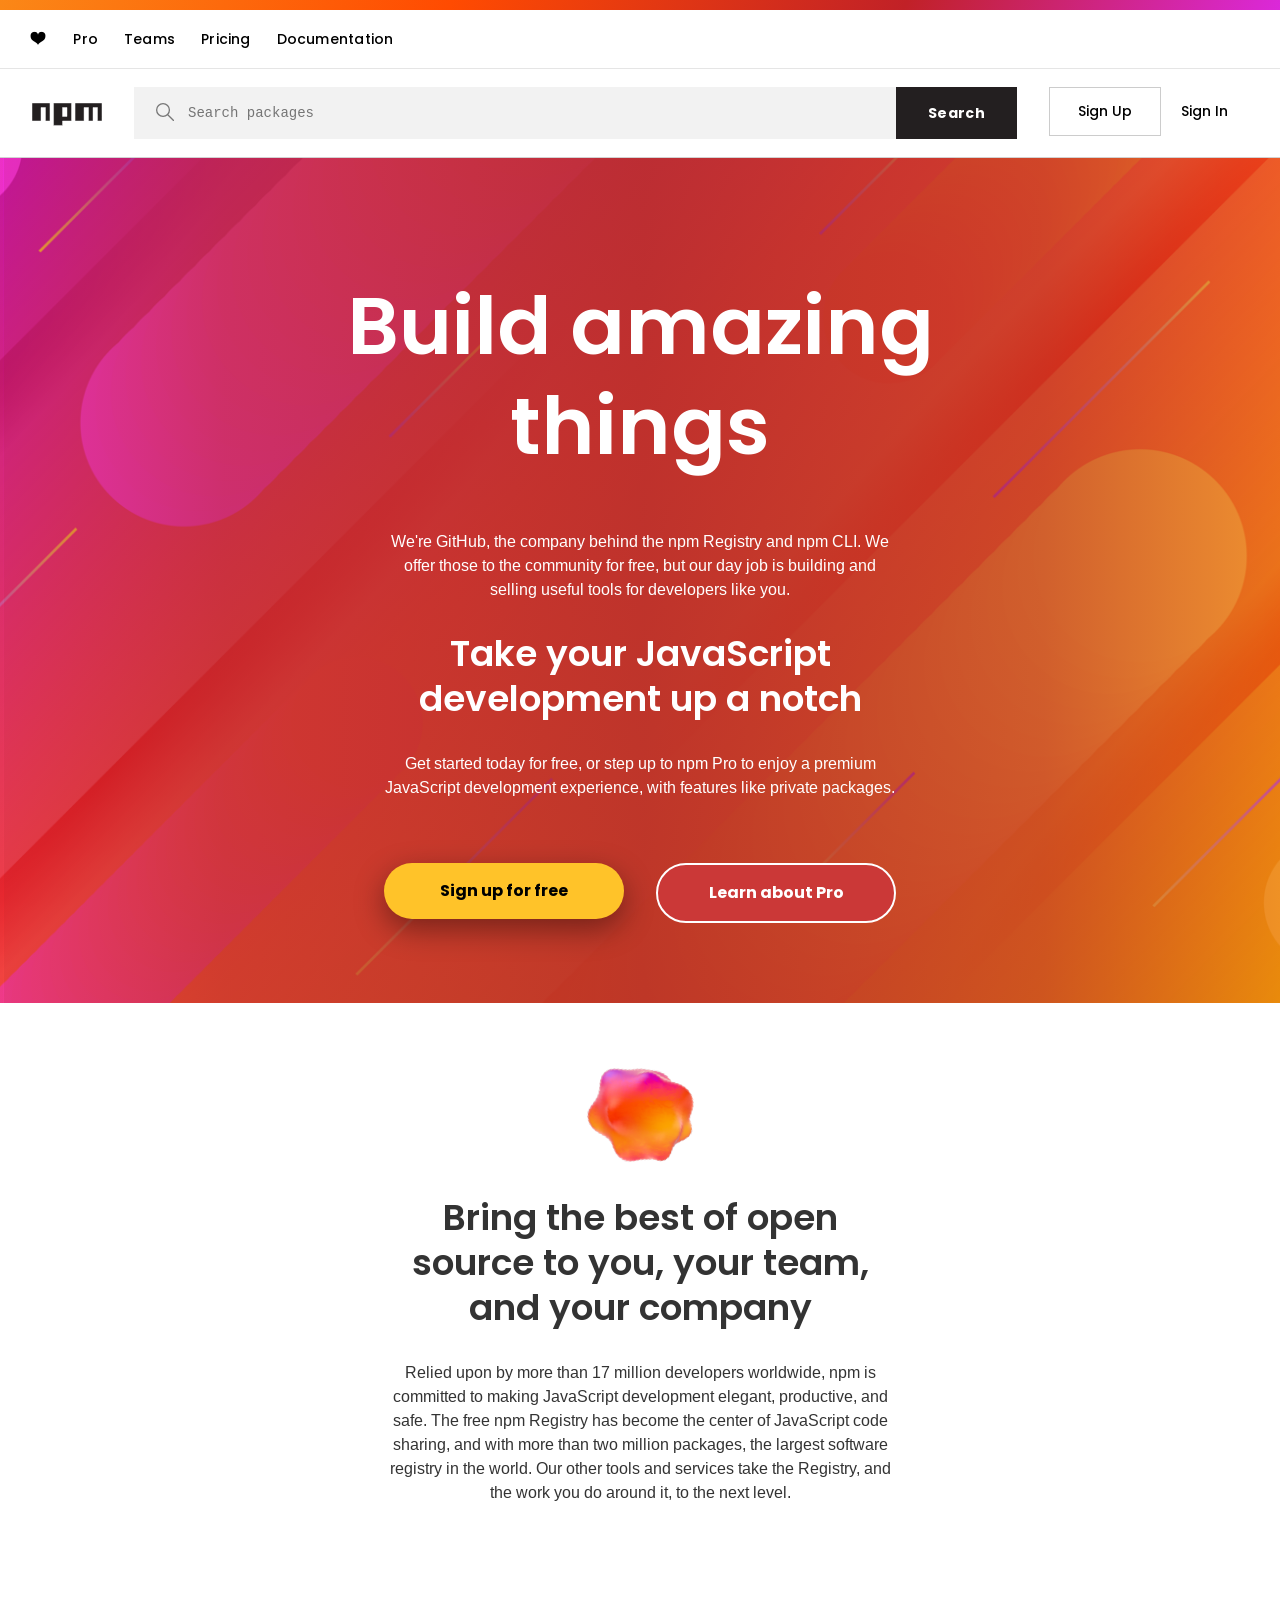
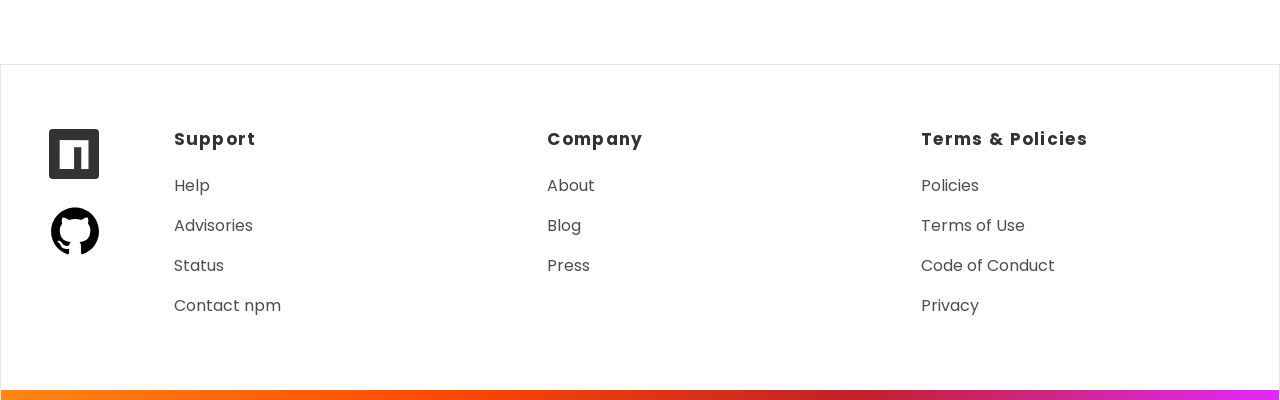
==== npm-copy/index.html @ 334e97bf "Add npm homepage copy page Co-authored-by: Copilot <223556219+Copilot@users.noreply.github.com>" ====
<!DOCTYPE html>
<html lang="ja">

<head>
    <meta charset="UTF-8">
    <meta http-equiv="X-UA-Compatible" content="IE=edge">
    <meta name="viewport" content="width=device-width, initial-scale=1.0">
    <link rel="stylesheet" href="https://fonts.googleapis.com/css2?family=Source+Sans+3:wght@400;600;700&family=Arimo&family=Poppins:wght@400;600;700&display=swap">
    <link rel="stylesheet" href="main.css">

    <title>npm | Home</title>
    <link rel="icon" href="./img/logo.png">
</head>

<body>
    <header class="header">
        <div class="header-group">
            <div class="header-group--center">
                <span class="heart">❤</span>
                <nav class="header-nav">
                    <ul class="header-list">
                        <li class="header-list__item">Pro</li>
                        <li class="header-list__item">Teams</li>
                        <li class="header-list__item">Pricing</li>
                        <li class="header-list__item">Documentation</li>
                    </ul>
                </nav>
            </div>
        </div>
        <div class="search-group">
            <div class="header-search--center">
                <div class="logo">
                    <svg viewBox="0 0 780 250" aria-hidden="true" class="logo__img">
                        <path fill="#231F20"
                            d="M240,250h100v-50h100V0H240V250z M340,50h50v100h-50V50z M480,0v200h100V50h50v150h50V50h50v150h50V0H480z M0,200h100V50h50v150h50V0H0V200z"
                            stroke-width="5" stroke="#f7f7f7">
                        </path>
                    </svg>
                </div>
                <div class="search-bar">
                    <form class="search-form">
                        <div class="input-group">
                            <span class="input-group__icon">
                                <svg width="18px" height="18px" xmlns="http://www.w3.org/2000/svg" viewBox="0 0 18 18"
                                    aria-hidden="true">
                                    <g stroke="none" stroke-width="1" fill="none" fill-rule="evenodd">
                                        <g stroke="#777777" stroke-width="1.3">
                                            <g>
                                                <path
                                                    d="M13.4044,7.0274 C13.4044,10.5494 10.5494,13.4044 7.0274,13.4044 C3.5054,13.4044 0.6504,10.5494 0.6504,7.0274 C0.6504,3.5054 3.5054,0.6504 7.0274,0.6504 C10.5494,0.6504 13.4044,3.5054 13.4044,7.0274 Z">
                                                </path>
                                                <path d="M11.4913,11.4913 L17.8683,17.8683"></path>
                                            </g>
                                        </g>
                                    </g>
                                </svg>
                            </span>
                            <input type="search" role="combobox" placeholder="Search packages" value="" element="input"
                                class="input-group__main">
                        </div>
                        <button type="submit" aria-label="Search" class="search-button">
                            Search
                        </button>
                    </form>
                </div>
                <div class="login">
                    <div class="login-group">
                        <p class="sign-up">Sign Up</p>
                        <p class="sign-in">Sign In</p>
                    </div>
                </div>
            </div>
        </div>
    </header>
    <main>
        <article>
            <section class="first-view">
                <div class="first-view--center">
                    <h1 class="first-view__title">Build amazing things</h1>
                    <div class="first-view__main">
                        <p>
                            We're GitHub, the company behind the npm Registry and npm CLI. We
                            offer those to the community for free, but our day job is building and selling useful tools
                            for developers like you.
                        </p>
                        <h2 class="subtitle">
                            Take your JavaScript development up a notch
                        </h2>
                        <p>
                            Get started today for free, or step up to npm Pro to enjoy a premium JavaScript development
                            experience, with features like private packages.
                        </p>
                        <div class="select-plan">
                            <div class="free-plan">
                                <p class="free-plan__text">
                                    Sign up for free
                                </p>
                            </div>
                            <div class="premium-plan">
                                <p class="premium-plan__text">
                                    Learn about Pro
                                </p>
                            </div>
                        </div>
                    </div>
                </div>
            </section>
            <section class="second-view">
                <div class="second-view--center">
                    <img src="./img/blob.png" alt="./blob.png" class="offer-img">
                    <h2 class="offer-title">
                        Bring the best of open source to you, your team, and your company
                    </h2>
                    <p class="offer-description">
                        Relied upon by more than 17 million developers worldwide, npm is committed to making JavaScript
                        development elegant, productive, and safe. The free npm Registry has become the center of
                        JavaScript code sharing, and with more than two million packages, the largest software registry
                        in the world. Our other tools and services take the Registry, and the work you do around it, to
                        the next level.
                    </p>
                </div>
            </section>
        </article>
    </main>
    <footer class="footer">
        <div class="footer-group">
            <div class="logo-group">
                <div class="logo-group__npm">
                    <svg viewBox="0 0 27.23 27.23" aria-hidden="true">
                        <rect fill="#333333" width="27.23" height="27.23" rx="2"></rect>
                        <polygon fill="#fff"
                            points="5.8 21.75 13.66 21.75 13.67 9.98 17.59 9.98 17.58 21.76 21.51 21.76 21.52 6.06 5.82 6.04 5.8 21.75">
                        </polygon>
                    </svg>
                </div>
                <div class="logo-group__git">
                    <svg aria-hidden="true" focusable="false" class="" viewBox="0 0 24 24" width="50" height="50"
                        fill="black" style="display:inline-block;user-select:none;vertical-align:top;overflow:visible">
                        <path
                            d="M12.5.75C6.146.75 1 5.896 1 12.25c0 5.089 3.292 9.387 7.863 10.91.575.101.79-.244.79-.546 0-.273-.014-1.178-.014-2.142-2.889.532-3.636-.704-3.866-1.35-.13-.331-.69-1.352-1.18-1.625-.402-.216-.977-.748-.014-.762.906-.014 1.553.834 1.769 1.179 1.035 1.74 2.688 1.25 3.349.948.1-.747.402-1.25.733-1.538-2.559-.287-5.232-1.279-5.232-5.678 0-1.25.445-2.285 1.178-3.09-.115-.288-.517-1.467.115-3.048 0 0 .963-.302 3.163 1.179.92-.259 1.897-.388 2.875-.388.977 0 1.955.13 2.875.388 2.2-1.495 3.162-1.179 3.162-1.179.633 1.581.23 2.76.115 3.048.733.805 1.179 1.825 1.179 3.09 0 4.413-2.688 5.39-5.247 5.678.417.36.776 1.05.776 2.128 0 1.538-.014 2.774-.014 3.162 0 .302.216.662.79.547C20.709 21.637 24 17.324 24 12.25 24 5.896 18.854.75 12.5.75Z">
                        </path>
                    </svg>
                </div>
            </div>
            <div class="information">
                <h3 class="information__title">
                    Support
                </h3>
                <ul class="information__list">
                    <li class="information__item">
                        <p>Help</p>
                    </li>
                    <li class="information__item">
                        <p>Advisories</p>
                    </li>
                    <li class="information__item">
                        <p>Status</p>
                    </li>
                    <li class="information__item">
                        <p>Contact npm</p>
                    </li>
                </ul>
            </div>
            <div class="information">
                <h3 class="information__title">
                    Company
                </h3>
                <ul class="information__list">
                    <li class="information__item">
                        <p>About</p>
                    </li>
                    <li class="information__item">
                        <p>Blog</p>
                    </li>
                    <li class="information__item">
                        <p>Press</p>
                    </li>
                </ul>
            </div>
            <div class="information">
                <h3 class="information__title">
                    Terms & Policies
                </h3>
                <ul class="information__list">
                    <li class="information__item">
                        <p>Policies</p>
                    </li>
                    <li class="information__item">
                        <p>Terms of Use</p>
                    </li>
                    <li class="information__item">
                        <p>Code of Conduct</p>
                    </li>
                    <li class="information__item">
                        <p>Privacy</p>
                    </li>
                </ul>
            </div>
        </div>
    </footer>
</body>

</html>
---- npm-copy/main.css ----
/*
html5doctor.com Reset Style sheet
v1.6.1
Last Updated: 2010-09-17
Author: Richard Clark - http://richclarkdesign.com
Twitter: @rich_clark
*/
*, *:after, *:before {
  box-sizing: border-box;
}

html, body, div, span, object, iframe,
h1, h2, h3, h4, h5, h6, p, blockquote, pre,
abbr, address, cite, code,
del, dfn, em, img, ins, kbd, q, samp,
small, strong, sub, sup, var,
b, i,
dl, dt, dd, ol, ul, li,
fieldset, form, label, legend,
table, caption, tbody, tfoot, thead, tr, th, td,
article, aside, canvas, details, figcaption, figure,
footer, header, hgroup, menu, nav, section, summary,
time, mark, audio, video {
  margin: 0;
  padding: 0;
  border: 0;
  outline: 0;
  font-size: 100%;
  font-weight: normal;
  vertical-align: baseline;
  background: transparent;
}

body {
  line-height: 1;
}

article, aside, details, figcaption, figure,
footer, header, hgroup, menu, nav, section {
  display: block;
}

nav, ul, li {
  list-style: none;
}

blockquote, q {
  quotes: none;
}

blockquote:before, blockquote:after,
q:before, q:after {
  content: none;
}

a {
  text-decoration: none;
  color: inherit;
  margin: 0;
  padding: 0;
  font-size: 100%;
  vertical-align: baseline;
  background: transparent;
}

/* change colors to suit your needs */
ins {
  background-color: #ff9;
  color: #000;
  text-decoration: none;
}

/* change colors to suit your needs */
mark {
  background-color: #ff9;
  color: #000;
  font-style: italic;
  font-weight: bold;
}

del {
  text-decoration: line-through;
}

abbr[title], dfn[title] {
  border-bottom: 1px dotted;
  cursor: help;
}

table {
  border-collapse: collapse;
  border-spacing: 0;
}

/* change border color to suit your needs */
hr {
  display: block;
  height: 1px;
  border: 0;
  border-top: 1px solid #cccccc;
  margin: 1em 0;
  padding: 0;
}

input, select {
  vertical-align: middle;
}

/* main part */

body{
  font-family: 'Source Sans 3', 'Source Sans Pro', 'Lucida Grande', sans-serif;
  box-sizing: border-box;
  line-height: 1.15;
}

.header{
  background-color: #fff;
  box-shadow: 0 4px 13px -3px rgba(0, 0, 0, 0.10196);
  border-bottom: 1px solid #d2d2d2;
  flex: 0 0 auto;
}

.header-group{
  padding: 8px 0;
  border-width: 10px 0 0;
  border-top-style: solid;
  border-image: linear-gradient(139deg, #fb8817, #ff4b01, #c12127, #e02aff) 3;
}

.header-group--center{
  padding: 0 2rem;
  display: flex;
  align-items: center;
  max-width: 96rem;
  margin: 0 auto;
}

.heart{
  font-size: 20px;
  line-height: 160%;
  letter-spacing: 0.015625em;
  padding-right: 1rem;
}

.header-nav{
  width: auto;
}

.header-list{
  display: flex;
}

.header-list__item{
  padding: 13px;
  font-family: 'Poppins', sans-serif;
  font-size: 0.875rem;
  font-weight: 500;
  letter-spacing: 0.015625em;
}

.search-group{
  padding: 10px 0;
  border: solid 0 rgba(0, 0, 0, .1);
  border-top-width: 1px;
}

.header-search--center{
  padding: 0 2rem;
  max-width: 96rem;
  display: flex;
  flex-wrap: wrap;
  margin: 0 auto;
}

.logo{
  padding-top: 8px;
  margin-top: 1rem;
  margin-right: 2rem;
}

.logo__img{
  width: 70px;
}

.search-bar{
  padding: .5rem 0;
  flex: 1 1 auto;
  width: 50%;
}

.search-form{
  display: flex;
}

.input-group {
  border: 1px solid #f2f2f2;
  padding: 5px;
  background-color: #f2f2f2;
  display: flex;
  white-space: nowrap;
  flex-grow: 1;
  font-size: 16px;
}

.input-group__icon{
  padding: 10px .25rem 0 1rem;
}

.input-group__main{
  font-size: 16px;
  font-family: "Fira Mono", "Andale Mono", "Consolas", monospace;
  border: none;
  outline: initial;
  height: 40px;
  padding: 1px 2px 1px 10px;
  border-radius: 0;
  width: calc(100% - 10px);
  font-weight: 300;
  background: none;
}

.input-group__main::placeholder {
  font-size: 14px;
}

.search-button{
  font-family: 'Poppins', sans-serif;
  font-size: .875rem;
  letter-spacing: .3px;
  font-weight: bold;
  background-color: #231f20;
  padding: .5rem 2rem;
  color: #fff;
  border: none;
}

.login{
  font-family: 'Poppins', sans-serif;
  flex-grow: 0;
  user-select: none;
  padding: .5rem 0;
  font-weight: 600;
  margin-left: 1rem;
}

.login-group{
  align-items: center;
  display: flex;
  padding-left: 1rem;
}

.sign-up{
  padding: 13px 28px;
  border: 1px solid #ccc;
  font-size: .875rem;
  margin-right: 1rem;
  line-height: 1.5;
  font-weight: 500;
}

.sign-in{
  padding: .25rem;
  font-size: .875rem;
  margin-right: 1rem;
  line-height: 1.5;
  font-weight: 500;
}

.first-view{
  background-image: linear-gradient(270deg, rgba(176, 42, 42, 0.16) 0%, rgba(176, 42, 42, 0.56) 18.45%, rgba(176, 42, 42, 0.8) 49.67%, rgba(176, 42, 42, 0.56) 82.52%, rgba(176, 42, 42, 0.196364) 99.7%, rgba(189, 40, 40, 0) 99.71%, rgba(203, 56, 55, 0) 99.72%, rgba(203, 56, 55, 0.16) 99.73%), url(./img/background.png);
  background-position: center center;
  background-size: cover;
}

.first-view--center{
  margin: 0 auto;
  text-align: center;
  padding: 4rem 1rem;
  color: #fff;
  max-width: 48rem;
}

.first-view__title{
  font-family: Poppins, sans-serif;
  font-weight: 600;
  margin: 0.67em 0;
  font-size: 5rem;
  line-height: 1.25;
}

.first-view__main{
  margin: 0 auto;
  max-width: 32rem;
  line-height: 1.5;
  font-family: 'Arimo', sans-serif;
}

.subtitle{
  font-family: Poppins, sans-serif;
  font-weight: 600;
  font-size: 2.25rem;
  line-height: 1.25;
  margin: .83em 0;
  unicode-bidi: isolate;
}

.select-plan{
  margin-top: 4rem;
  display: flex;
  flex-wrap: wrap;
}

.free-plan{
  width: 50%;
  padding-right: 1rem;
  padding-bottom: 1rem;
}

.free-plan__text{
  background: #ffc329;
  box-shadow: 0 10px 30px rgba(0, 0, 0, 0.4);
  color: #000000;
  font-family: Poppins, sans-serif;
  box-sizing: border-box;
  border-radius: 50px;
  padding: 1rem 2rem;
  font-weight: 700;
}

.premium-plan{
  width: 50%;
  padding-left: 1rem;
  padding-bottom: 1rem;
}

.premium-plan__text{
  border: 2px solid #ffffff;
  background: #cb3837;
  color: #ffffff;
  font-family: Poppins, sans-serif;
  box-sizing: border-box;
  border-radius: 50px;
  padding: 1rem 2rem;
  font-weight: 700;
}

.second-view{
  padding: 4rem 1rem;
  font-family: 'Arimo', sans-serif;
  color: #333;
}

.second-view--center{
  margin: 0 auto 4rem;
  max-width: 32rem;
  text-align: center;
  line-height: 1.5;
}

.offer-img{
  margin: 0 auto;
  max-width: 100%;
}

.offer-title{
  font-family: Poppins, sans-serif;
  font-weight: 600;
  font-size: 2.25rem;
  line-height: 1.25;
  margin: 0.72em 0 0.83em;
}

.footer{
  flex: 0 0 auto;
  background-color: transparent;
  color: rgba(255, 255, 255, 0.8);
  font-family: 'Poppins', sans-serif;
  margin-top: 2rem;
  border: rgba(0, 0, 0, .1) 1px solid;
  height: 336px;
}

.footer::after{
  content: '';
  display: block;
  height: 10px;
  width: 100%;
  background-image: linear-gradient(139deg, #fb8817, #ff4b01, #c12127, #e02aff);
}

.footer-group{
  display: flex;
  flex-direction: row;
  margin: 0 auto;
  max-width: 96rem;
  padding: 1rem;
  height: 325px;
}

.logo-group{
  width: 10%;
  padding: 2rem;
}

.logo-group__npm{
  width: 50px;
  padding-top: 1rem;
  line-height: 2;
}

.logo-group__git{
  width: 50px;
  padding-top: 1rem;
}

.information{
  padding: 2rem;
  width: 30%;
}

.information__title{
  font-size: 17px;
  margin: 1em 0;
  letter-spacing: 1.3px;
  color: #333333;
  font-weight: bold;
  display: block;
}

.information__list{
  margin: 1em 0;
}

.information__item{
  padding: .25rem 0;
  color: rgba(0, 0, 0, 0.7);
  font-weight: 400;
  line-height: 2;
}
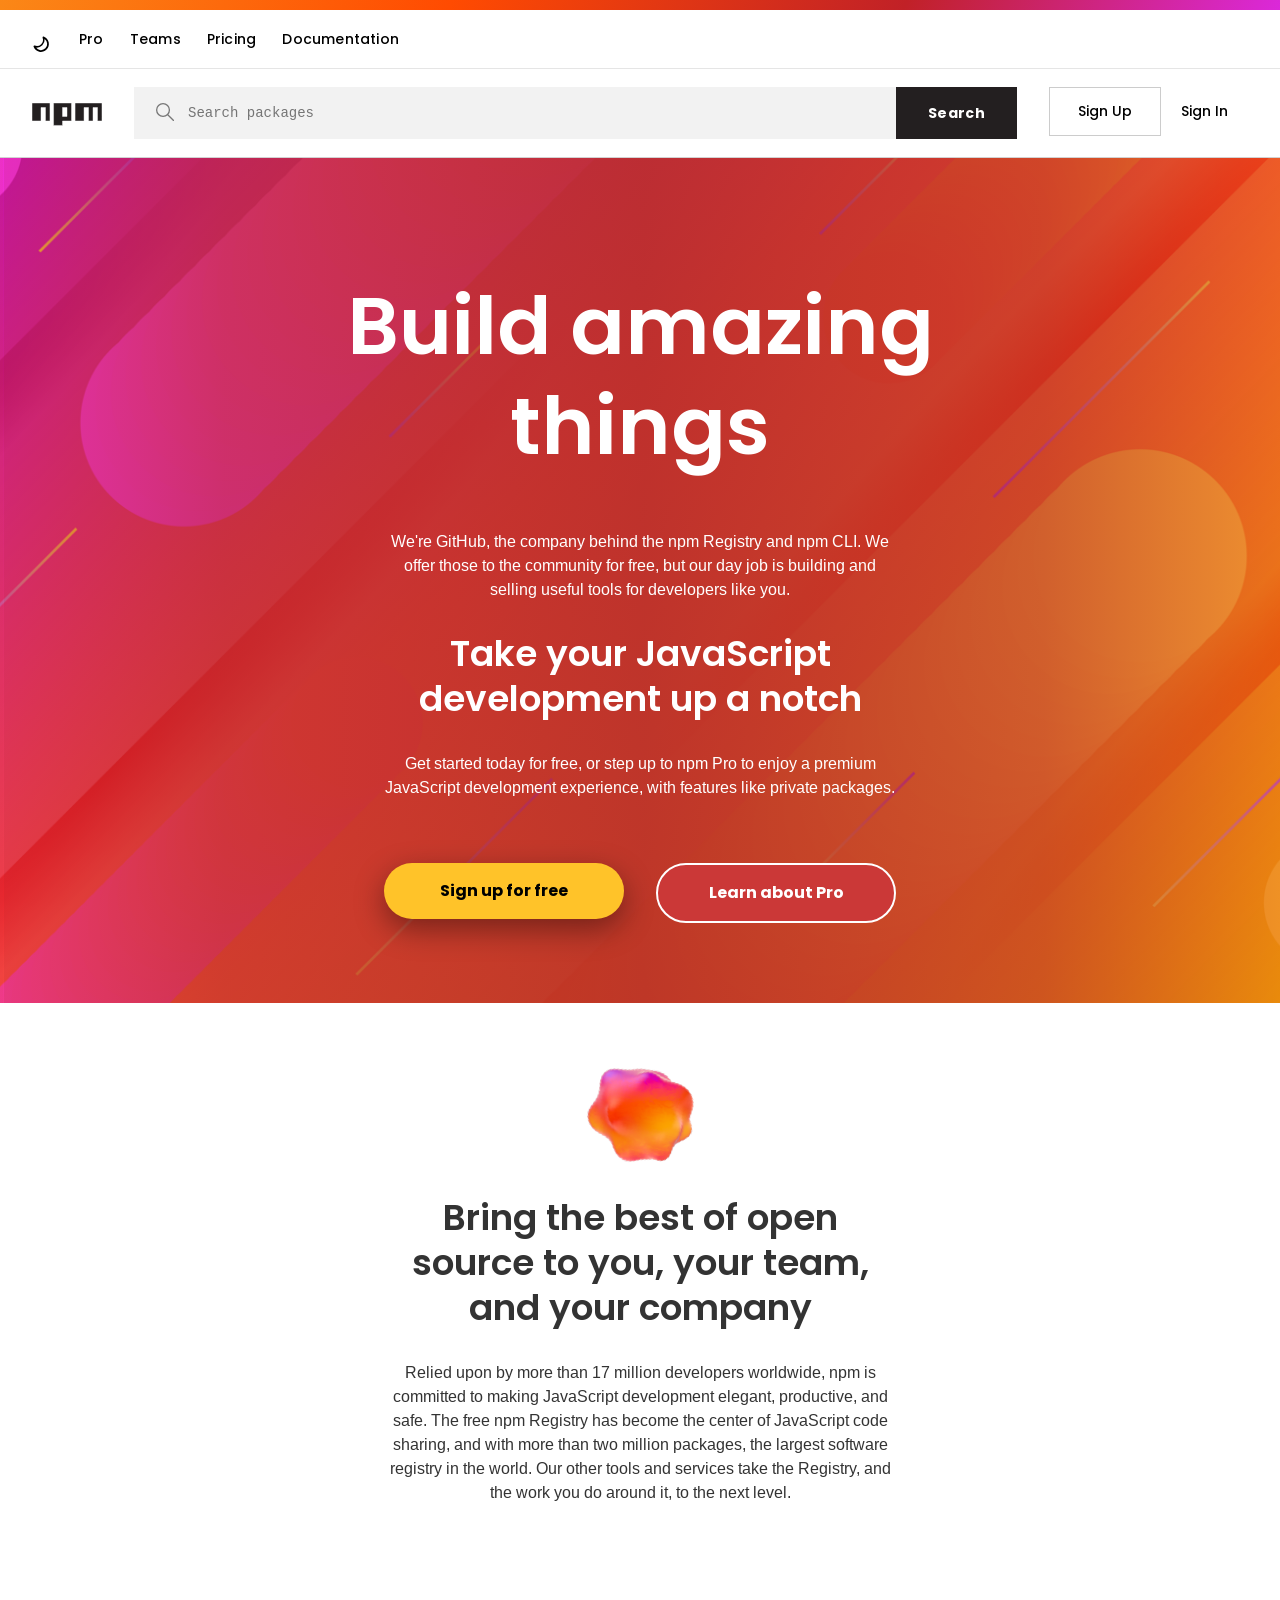
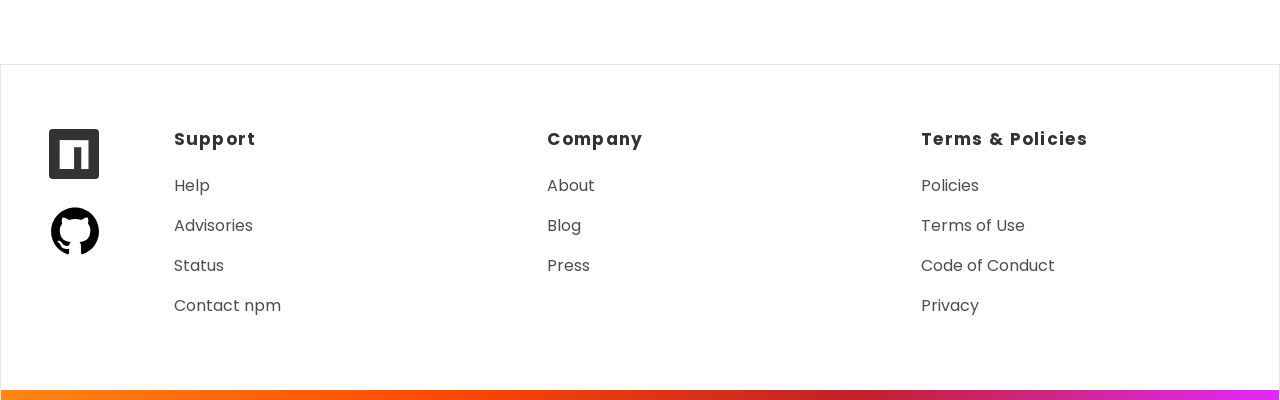
==== commit bae56046: "Add semantic links and accessibility to npm copy Convert static elements to anchor links with proper" ====
--- a/npm-copy/index.html
+++ b/npm-copy/index.html
@@ -16,31 +16,36 @@
     <header class="header">
         <div class="header-group">
             <div class="header-group--center">
-                <span class="heart">❤</span>
-                <nav class="header-nav">
+                <span class="heart" aria-hidden="true">
+<svg aria-hidden="true" focusable="false" class="octicon octicon-moon" viewBox="0 0 16 16" width="18" height="18" fill="currentColor" display="inline-block" overflow="visible" style="vertical-align:text-bottom">
+    <path d="M9.598 1.591a.749.749 0 0 1 .785-.175 7.001 7.001 0 1 1-8.967 8.967.75.75 0 0 1 .961-.96 5.5 5.5 0 0 0 7.046-7.046.75.75 0 0 1 .175-.786Zm1.616 1.945a7 7 0 0 1-7.678 7.678 5.499 5.499 0 1 0 7.678-7.678Z">
+    </path>
+</svg>
+                </span>
+                <nav class="header-nav" aria-label="製品">
                     <ul class="header-list">
-                        <li class="header-list__item">Pro</li>
-                        <li class="header-list__item">Teams</li>
-                        <li class="header-list__item">Pricing</li>
-                        <li class="header-list__item">Documentation</li>
+                        <li class="header-list__item"><a href="https://www.npmjs.com/products/pro">Pro</a></li>
+                        <li class="header-list__item"><a href="https://www.npmjs.com/products/teams">Teams</a></li>
+                        <li class="header-list__item"><a href="https://www.npmjs.com/products">Pricing</a></li>
+                        <li class="header-list__item"><a href="https://docs.npmjs.com">Documentation</a></li>
                     </ul>
                 </nav>
             </div>
         </div>
         <div class="search-group">
             <div class="header-search--center">
-                <div class="logo">
+                <a href="/" class="logo" aria-label="npm ホーム">
                     <svg viewBox="0 0 780 250" aria-hidden="true" class="logo__img">
                         <path fill="#231F20"
                             d="M240,250h100v-50h100V0H240V250z M340,50h50v100h-50V50z M480,0v200h100V50h50v150h50V50h50v150h50V0H480z M0,200h100V50h50v150h50V0H0V200z"
                             stroke-width="5" stroke="#f7f7f7">
                         </path>
                     </svg>
-                </div>
+                </a>
                 <div class="search-bar">
-                    <form class="search-form">
+                    <form class="search-form" role="search" action="https://www.npmjs.com/search" method="GET">
                         <div class="input-group">
-                            <span class="input-group__icon">
+                            <span class="input-group__icon" aria-hidden="true">
                                 <svg width="18px" height="18px" xmlns="http://www.w3.org/2000/svg" viewBox="0 0 18 18"
                                     aria-hidden="true">
                                     <g stroke="none" stroke-width="1" fill="none" fill-rule="evenodd">
@@ -55,7 +60,8 @@
                                     </g>
                                 </svg>
                             </span>
-                            <input type="search" role="combobox" placeholder="Search packages" value="" element="input"
+                            <label for="search-packages" class="visually-hidden">Search packages</label>
+                            <input type="search" id="search-packages" name="q" placeholder="Search packages"
                                 class="input-group__main">
                         </div>
                         <button type="submit" aria-label="Search" class="search-button">
@@ -65,139 +71,143 @@
                 </div>
                 <div class="login">
                     <div class="login-group">
-                        <p class="sign-up">Sign Up</p>
-                        <p class="sign-in">Sign In</p>
+                        <a href="https://www.npmjs.com/signup" class="sign-up">Sign Up</a>
+                        <a href="https://www.npmjs.com/login" class="sign-in">Sign In</a>
                     </div>
                 </div>
             </div>
         </div>
     </header>
     <main>
-        <article>
-            <section class="first-view">
-                <div class="first-view--center">
-                    <h1 class="first-view__title">Build amazing things</h1>
-                    <div class="first-view__main">
-                        <p>
-                            We're GitHub, the company behind the npm Registry and npm CLI. We
-                            offer those to the community for free, but our day job is building and selling useful tools
-                            for developers like you.
-                        </p>
-                        <h2 class="subtitle">
-                            Take your JavaScript development up a notch
-                        </h2>
-                        <p>
-                            Get started today for free, or step up to npm Pro to enjoy a premium JavaScript development
-                            experience, with features like private packages.
-                        </p>
-                        <div class="select-plan">
-                            <div class="free-plan">
-                                <p class="free-plan__text">
-                                    Sign up for free
-                                </p>
-                            </div>
-                            <div class="premium-plan">
-                                <p class="premium-plan__text">
-                                    Learn about Pro
-                                </p>
-                            </div>
+        <section class="first-view">
+            <div class="first-view--center">
+                <h1 class="first-view__title">Build amazing things</h1>
+                <div class="first-view__main">
+                    <p>
+                        We're GitHub, the company behind the npm Registry and npm CLI. We
+                        offer those to the community for free, but our day job is building and selling useful tools
+                        for developers like you.
+                    </p>
+                    <h2 class="subtitle">
+                        Take your JavaScript development up a notch
+                    </h2>
+                    <p>
+                        Get started today for free, or step up to npm Pro to enjoy a premium JavaScript development
+                        experience, with features like private packages.
+                    </p>
+                    <div class="select-plan">
+                        <div class="free-plan">
+                            <a href="https://www.npmjs.com/signup" class="free-plan__text">
+                                Sign up for free
+                            </a>
+                        </div>
+                        <div class="premium-plan">
+                            <a href="https://www.npmjs.com/products/pro" class="premium-plan__text">
+                                Learn about Pro
+                            </a>
                         </div>
                     </div>
                 </div>
-            </section>
-            <section class="second-view">
-                <div class="second-view--center">
-                    <img src="./img/blob.png" alt="./blob.png" class="offer-img">
-                    <h2 class="offer-title">
-                        Bring the best of open source to you, your team, and your company
-                    </h2>
-                    <p class="offer-description">
-                        Relied upon by more than 17 million developers worldwide, npm is committed to making JavaScript
-                        development elegant, productive, and safe. The free npm Registry has become the center of
-                        JavaScript code sharing, and with more than two million packages, the largest software registry
-                        in the world. Our other tools and services take the Registry, and the work you do around it, to
-                        the next level.
-                    </p>
-                </div>
-            </section>
-        </article>
+            </div>
+        </section>
+        <section class="second-view">
+            <div class="second-view--center">
+                <img src="./img/blob.png" alt="" class="offer-img">
+                <h2 class="offer-title">
+                    Bring the best of open source to you, your team, and your company
+                </h2>
+                <p class="offer-description">
+                    Relied upon by more than 17 million developers worldwide, npm is committed to making JavaScript
+                    development elegant, productive, and safe. The free npm Registry has become the center of
+                    JavaScript code sharing, and with more than two million packages, the largest software registry
+                    in the world. Our other tools and services take the Registry, and the work you do around it, to
+                    the next level.
+                </p>
+            </div>
+        </section>
     </main>
     <footer class="footer">
         <div class="footer-group">
             <div class="logo-group">
-                <div class="logo-group__npm">
+                <a href="https://github.com/npm" class="logo-group__npm" aria-label="Visit npm GitHub page" target="_blank" rel="noopener noreferrer nofollow">
                     <svg viewBox="0 0 27.23 27.23" aria-hidden="true">
                         <rect fill="#333333" width="27.23" height="27.23" rx="2"></rect>
                         <polygon fill="#fff"
                             points="5.8 21.75 13.66 21.75 13.67 9.98 17.59 9.98 17.58 21.76 21.51 21.76 21.52 6.06 5.82 6.04 5.8 21.75">
                         </polygon>
                     </svg>
-                </div>
-                <div class="logo-group__git">
+                </a>
+                <a href="https://github.com" class="logo-group__git" aria-label="GitHub" target="_blank" rel="noopener noreferrer nofollow">
                     <svg aria-hidden="true" focusable="false" class="" viewBox="0 0 24 24" width="50" height="50"
                         fill="black" style="display:inline-block;user-select:none;vertical-align:top;overflow:visible">
                         <path
                             d="M12.5.75C6.146.75 1 5.896 1 12.25c0 5.089 3.292 9.387 7.863 10.91.575.101.79-.244.79-.546 0-.273-.014-1.178-.014-2.142-2.889.532-3.636-.704-3.866-1.35-.13-.331-.69-1.352-1.18-1.625-.402-.216-.977-.748-.014-.762.906-.014 1.553.834 1.769 1.179 1.035 1.74 2.688 1.25 3.349.948.1-.747.402-1.25.733-1.538-2.559-.287-5.232-1.279-5.232-5.678 0-1.25.445-2.285 1.178-3.09-.115-.288-.517-1.467.115-3.048 0 0 .963-.302 3.163 1.179.92-.259 1.897-.388 2.875-.388.977 0 1.955.13 2.875.388 2.2-1.495 3.162-1.179 3.162-1.179.633 1.581.23 2.76.115 3.048.733.805 1.179 1.825 1.179 3.09 0 4.413-2.688 5.39-5.247 5.678.417.36.776 1.05.776 2.128 0 1.538-.014 2.774-.014 3.162 0 .302.216.662.79.547C20.709 21.637 24 17.324 24 12.25 24 5.896 18.854.75 12.5.75Z">
                         </path>
                     </svg>
-                </div>
+                </a>
             </div>
             <div class="information">
                 <h3 class="information__title">
                     Support
                 </h3>
-                <ul class="information__list">
-                    <li class="information__item">
-                        <p>Help</p>
-                    </li>
-                    <li class="information__item">
-                        <p>Advisories</p>
-                    </li>
-                    <li class="information__item">
-                        <p>Status</p>
-                    </li>
-                    <li class="information__item">
-                        <p>Contact npm</p>
-                    </li>
-                </ul>
+                <nav aria-label="Support">
+                    <ul class="information__list">
+                        <li class="information__item">
+                            <a href="https://docs.npmjs.com">Help</a>
+                        </li>
+                        <li class="information__item">
+                            <a href="https://github.com/advisories">Advisories</a>
+                        </li>
+                        <li class="information__item">
+                            <a href="http://status.npmjs.org/">Status</a>
+                        </li>
+                        <li class="information__item">
+                            <a href="https://www.npmjs.com/support">Contact npm</a>
+                        </li>
+                    </ul>
+                </nav>
             </div>
             <div class="information">
                 <h3 class="information__title">
                     Company
                 </h3>
-                <ul class="information__list">
-                    <li class="information__item">
-                        <p>About</p>
-                    </li>
-                    <li class="information__item">
-                        <p>Blog</p>
-                    </li>
-                    <li class="information__item">
-                        <p>Press</p>
-                    </li>
-                </ul>
+                <nav aria-label="Company">
+                    <ul class="information__list">
+                        <li class="information__item">
+                            <a href="https://www.npmjs.com/about">About</a>
+                        </li>
+                        <li class="information__item">
+                            <a href="https://github.blog/tag/npm/">Blog</a>
+                        </li>
+                        <li class="information__item">
+                            <a href="https://www.npmjs.com/press">Press</a>
+                        </li>
+                    </ul>
+                </nav>
             </div>
             <div class="information">
                 <h3 class="information__title">
                     Terms & Policies
                 </h3>
-                <ul class="information__list">
-                    <li class="information__item">
-                        <p>Policies</p>
-                    </li>
-                    <li class="information__item">
-                        <p>Terms of Use</p>
-                    </li>
-                    <li class="information__item">
-                        <p>Code of Conduct</p>
-                    </li>
-                    <li class="information__item">
-                        <p>Privacy</p>
-                    </li>
-                </ul>
+                <nav aria-label="Terms & Policies">
+                    <ul class="information__list">
+                        <li class="information__item">
+                            <a href="https://www.npmjs.com/policies/">Policies</a>
+                        </li>
+                        <li class="information__item">
+                            <a href="https://www.npmjs.com/policies/terms">Terms of Use</a>
+                        </li>
+                        <li class="information__item">
+                            <a href="https://www.npmjs.com/policies/conduct">Code of Conduct</a>
+                        </li>
+                        <li class="information__item">
+                            <a href="https://www.npmjs.com/policies/privacy">Privacy</a>
+                        </li>
+                    </ul>
+                </nav>
             </div>
         </div>
     </footer>
 </body>
 
-</html>+</html>
--- a/npm-copy/main.css
+++ b/npm-copy/main.css
@@ -193,6 +193,18 @@
   display: flex;
 }
 
+.visually-hidden {
+  position: absolute;
+  width: 1px;
+  height: 1px;
+  padding: 0;
+  margin: -1px;
+  overflow: hidden;
+  clip: rect(0, 0, 0, 0);
+  white-space: nowrap;
+  border: 0;
+}
+
 .input-group {
   border: 1px solid #f2f2f2;
   padding: 5px;
@@ -318,6 +330,7 @@
 }
 
 .free-plan__text{
+  display: block;
   background: #ffc329;
   box-shadow: 0 10px 30px rgba(0, 0, 0, 0.4);
   color: #000000;
@@ -335,6 +348,7 @@
 }
 
 .premium-plan__text{
+  display: block;
   border: 2px solid #ffffff;
   background: #cb3837;
   color: #ffffff;
@@ -404,12 +418,14 @@
 }
 
 .logo-group__npm{
+  display: block;
   width: 50px;
   padding-top: 1rem;
   line-height: 2;
 }
 
 .logo-group__git{
+  display: block;
   width: 50px;
   padding-top: 1rem;
 }
